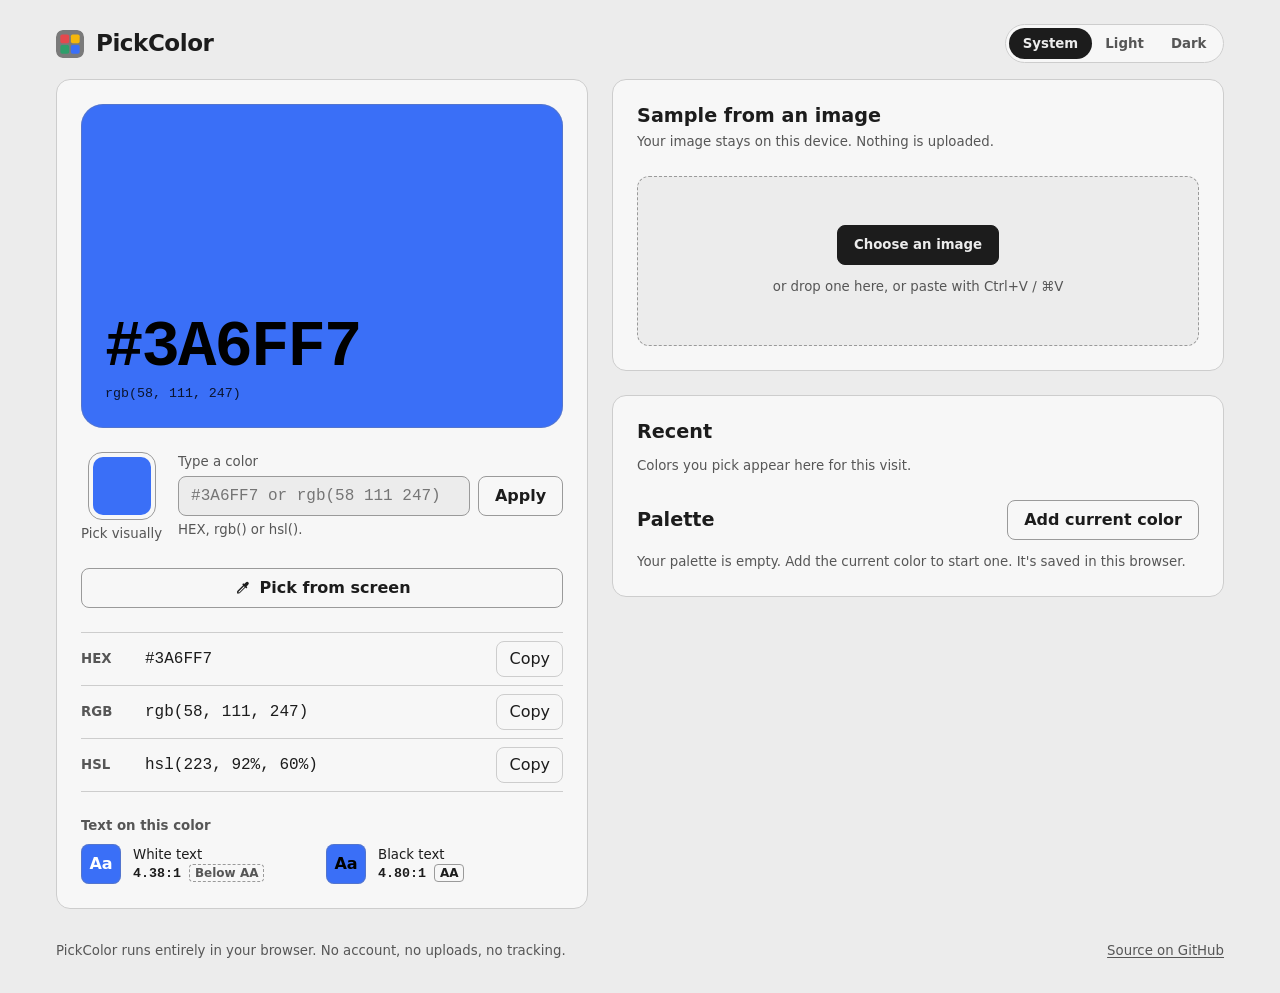
==== index.html @ 56db64e6 "feat: improve PickColor color picker" ====
<!doctype html>
<html lang="en">
  <head>
    <meta charset="utf-8" />
    <meta name="viewport" content="width=device-width, initial-scale=1" />
    <meta name="color-scheme" content="light dark" />
    <meta
      name="description"
      content="PickColor is a free, private color picker that runs in your browser. Get HEX, RGB and HSL values, sample colors from your own images and build a palette."
    />
    <title>PickColor — color picker in your browser</title>
    <link rel="icon" href="./assets/icons/favicon.svg" type="image/svg+xml" />
    <script src="./js/theme-init.js"></script>
    <link rel="stylesheet" href="./css/styles.css" />
    <link rel="stylesheet" href="./css/responsive.css" />
    <!-- Plain deferred scripts (not modules), so the page also works when opened
         straight from disk. Order matters: app.js runs last. -->
    <script defer src="./js/color-utils.js"></script>
    <script defer src="./js/clipboard.js"></script>
    <script defer src="./js/eyedropper.js"></script>
    <script defer src="./js/image-picker.js"></script>
    <script defer src="./js/palette.js"></script>
    <script defer src="./js/theme.js"></script>
    <script defer src="./js/app.js"></script>
  </head>
  <body>
    <a class="skip-link" href="#main">Skip to the color workspace</a>

    <header class="masthead">
      <div class="brand">
        <img src="./assets/icons/favicon.svg" alt="" width="28" height="28" />
        <h1>PickColor</h1>
      </div>

      <form class="theme-switch" id="theme-form" aria-label="Theme">
        <fieldset>
          <legend class="visually-hidden">Theme</legend>
          <label><input type="radio" name="theme" value="system" checked /><span>System</span></label>
          <label><input type="radio" name="theme" value="light" /><span>Light</span></label>
          <label><input type="radio" name="theme" value="dark" /><span>Dark</span></label>
        </fieldset>
      </form>
    </header>

    <main id="main" class="workspace" tabindex="-1">
      <!-- Selected color: the focal point -->
      <section class="panel panel--color" aria-labelledby="color-heading">
        <h2 id="color-heading" class="visually-hidden">Selected color</h2>

        <div class="swatch" id="swatch" role="img" aria-label="Selected color">
          <span class="swatch__hex" id="swatch-hex">#3A6FF7</span>
          <span class="swatch__sub" id="swatch-sub">rgb(58, 111, 247)</span>
        </div>

        <div class="choose">
          <label class="color-well" for="color-input">
            <input type="color" id="color-input" value="#3a6ff7" />
            <span>Pick visually</span>
          </label>

          <form class="color-entry" id="color-entry" novalidate>
            <label for="color-text">Type a color</label>
            <div class="color-entry__row">
              <input
                type="text"
                id="color-text"
                inputmode="text"
                autocomplete="off"
                autocapitalize="off"
                spellcheck="false"
                placeholder="#3A6FF7 or rgb(58 111 247)"
                aria-describedby="color-text-hint color-text-error"
              />
              <button type="submit" class="button">Apply</button>
            </div>
            <p class="hint" id="color-text-hint">HEX, rgb() or hsl().</p>
            <p class="field-error" id="color-text-error" hidden></p>
          </form>
        </div>

        <div class="eyedropper" id="eyedropper">
          <button type="button" class="button button--wide" id="eyedropper-button" hidden>
            <svg aria-hidden="true" viewBox="0 0 24 24" width="18" height="18"><path d="M19.4 4.6a2.6 2.6 0 0 0-3.7 0l-2.2 2.2-1.1-1.1-1.4 1.4 1.1 1.1-7.4 7.4a2 2 0 0 0-.6 1.4v2.4h2.4a2 2 0 0 0 1.4-.6l7.4-7.4 1.1 1.1 1.4-1.4-1.1-1.1 2.2-2.2a2.6 2.6 0 0 0 0-3.7ZM7 18H6v-1l7.3-7.3 1 1L7 18Z" fill="currentColor"/></svg>
            Pick from screen
          </button>
          <p class="hint" id="eyedropper-note" hidden>
            Picking from anywhere on your screen needs a browser with the EyeDropper feature, such as Chrome or Edge on a computer. Sample from an image instead, or pick visually.
          </p>
        </div>

        <dl class="values" aria-label="Color values">
          <div class="values__row">
            <dt>HEX</dt>
            <dd><output id="value-hex">#3A6FF7</output></dd>
            <dd><button type="button" class="button button--quiet" data-copy="hex" aria-label="Copy HEX value">Copy</button></dd>
          </div>
          <div class="values__row">
            <dt>RGB</dt>
            <dd><output id="value-rgb">rgb(58, 111, 247)</output></dd>
            <dd><button type="button" class="button button--quiet" data-copy="rgb" aria-label="Copy RGB value">Copy</button></dd>
          </div>
          <div class="values__row">
            <dt>HSL</dt>
            <dd><output id="value-hsl">hsl(223, 92%, 60%)</output></dd>
            <dd><button type="button" class="button button--quiet" data-copy="hsl" aria-label="Copy HSL value">Copy</button></dd>
          </div>
        </dl>

        <div class="contrast" aria-labelledby="contrast-heading">
          <h3 id="contrast-heading">Text on this color</h3>
          <ul class="contrast__list">
            <li class="contrast__item" id="contrast-white">
              <span class="contrast__sample" aria-hidden="true">Aa</span>
              <span class="contrast__text"><span>White text</span><span><strong class="contrast__ratio">–</strong> <span class="contrast__rating"></span></span></span>
            </li>
            <li class="contrast__item" id="contrast-black">
              <span class="contrast__sample" aria-hidden="true">Aa</span>
              <span class="contrast__text"><span>Black text</span><span><strong class="contrast__ratio">–</strong> <span class="contrast__rating"></span></span></span>
            </li>
          </ul>
        </div>
      </section>

      <!-- Image sampling -->
      <section class="panel panel--sampler" aria-labelledby="sampler-heading">
        <div class="panel__head">
          <h2 id="sampler-heading">Sample from an image</h2>
          <p class="hint">Your image stays on this device. Nothing is uploaded.</p>
        </div>

        <div class="dropzone" id="dropzone">
          <div class="dropzone__empty" id="dropzone-empty">
            <input type="file" id="file-input" accept="image/*" class="visually-hidden" />
            <label for="file-input" class="button button--primary">Choose an image</label>
            <p>or drop one here, or paste with Ctrl+V / ⌘V</p>
          </div>

          <div class="stage" id="stage" hidden>
            <canvas
              id="sample-canvas"
              class="stage__canvas"
              tabindex="0"
              aria-label="Image to sample. Click or tap a point to pick its color."
              aria-describedby="sampler-help"
            ></canvas>
            <div class="reticle" id="reticle" hidden></div>
          </div>
        </div>

        <div class="sampler-bar" id="sampler-bar" hidden>
          <canvas class="loupe" id="loupe" width="120" height="120" aria-hidden="true"></canvas>
          <div class="sampler-bar__info">
            <p class="readout" id="hover-readout" aria-live="off">Point at the image to preview a color.</p>
            <p class="hint" id="sampler-help">Click or tap to pick. With the image selected, use the arrow keys to move (hold Shift for 10 pixels) and press Enter to pick.</p>
          </div>
          <div class="sampler-bar__actions">
            <label for="file-input" class="button button--quiet">Change image</label>
            <button type="button" class="button button--quiet" id="clear-image">Remove image</button>
          </div>
        </div>
      </section>

      <!-- Recent colors and palette -->
      <section class="panel panel--palette" aria-labelledby="palette-heading">
        <div class="recent">
          <h2 id="recent-heading">Recent</h2>
          <ul class="chips" id="recent-list" aria-labelledby="recent-heading"></ul>
          <p class="empty" id="recent-empty">Colors you pick appear here for this visit.</p>
        </div>

        <div class="palette">
          <div class="palette__head">
            <h2 id="palette-heading">Palette</h2>
            <button type="button" class="button" id="palette-add">Add current color</button>
          </div>
          <ol class="palette__list" id="palette-list" aria-labelledby="palette-heading"></ol>
          <p class="empty" id="palette-empty">Your palette is empty. Add the current color to start one. It's saved in this browser.</p>

          <div class="palette__export" id="palette-export" hidden>
            <button type="button" class="button button--quiet" id="export-css-copy">Copy as CSS variables</button>
            <button type="button" class="button button--quiet" id="export-css-download">Download CSS</button>
            <button type="button" class="button button--quiet" id="export-json-download">Download JSON</button>
            <button type="button" class="button button--quiet button--danger" id="palette-clear">Clear palette</button>
          </div>
        </div>
      </section>
    </main>

    <footer class="footer">
      <p>PickColor runs entirely in your browser. No account, no uploads, no tracking.</p>
      <p><a href="https://github.com/AnimeshHembram/PickColor">Source on GitHub</a></p>
    </footer>

    <div class="toast" id="status" role="status" aria-live="polite" aria-atomic="true"></div>

    <noscript>
      <p class="noscript">PickColor needs JavaScript to work. Turn it on in your browser settings and reload the page.</p>
    </noscript>
  </body>
</html>
---- css/styles.css ----
/*
 * PickColor base styles.
 *
 * Design rule: the interface is strictly neutral grey (zero chroma), like a
 * photographer's grey card, so the only color on screen is the one you picked
 * and nothing around it skews how you see it. The selected color swatch is
 * the one bold element; everything else stays quiet.
 *
 * Themes: light tokens by default, dark tokens when the system prefers dark
 * (unless the user chose light), or when the user chose dark.
 */

:root {
  color-scheme: light;

  --bg: #ececec;
  --surface: #f7f7f7;
  --surface-2: #e1e1e1;
  --ink: #1c1c1c;
  --muted: #565656;
  --line: #cdcdcd;
  --line-strong: #9a9a9a;
  --danger: #a3261b;
  --focus-inner: #ffffff;
  --focus-outer: #1c1c1c;

  --font-ui: system-ui, -apple-system, "Segoe UI", Roboto, "Helvetica Neue", Arial, sans-serif;
  --font-value: ui-monospace, "Cascadia Mono", "SF Mono", Menlo, Consolas, "Liberation Mono", monospace;

  /* Type scale (1.2 minor third) */
  --step--1: 0.833rem;
  --step-0: 1rem;
  --step-1: 1.2rem;
  --step-2: 1.44rem;
  --step-hex: clamp(2.25rem, 5vw + 1rem, 4rem);

  --space-1: 0.25rem;
  --space-2: 0.5rem;
  --space-3: 0.75rem;
  --space-4: 1rem;
  --space-5: 1.5rem;
  --space-6: 2rem;
  --space-7: 3rem;

  --radius-swatch: 22px;
  --radius-control: 8px;
  --radius-chip: 6px;

  --speed: 140ms;
}

@media (prefers-color-scheme: dark) {
  :root:not([data-theme="light"]) {
    color-scheme: dark;
    --bg: #262626;
    --surface: #2f2f2f;
    --surface-2: #3b3b3b;
    --ink: #eeeeee;
    --muted: #ababab;
    --line: #474747;
    --line-strong: #7a7a7a;
    --danger: #ff9b8f;
    --focus-inner: #262626;
    --focus-outer: #eeeeee;
  }
}

:root[data-theme="dark"] {
  color-scheme: dark;
  --bg: #262626;
  --surface: #2f2f2f;
  --surface-2: #3b3b3b;
  --ink: #eeeeee;
  --muted: #ababab;
  --line: #474747;
  --line-strong: #7a7a7a;
  --danger: #ff9b8f;
  --focus-inner: #262626;
  --focus-outer: #eeeeee;
}

/* ---------- Base ---------- */

*,
*::before,
*::after {
  box-sizing: border-box;
}

html {
  -webkit-text-size-adjust: 100%;
}

body {
  margin: 0;
  min-height: 100vh;
  background: var(--bg);
  color: var(--ink);
  font-family: var(--font-ui);
  font-size: var(--step-0);
  line-height: 1.5;
}

h1,
h2,
h3,
p {
  margin: 0;
}

h2 {
  font-size: var(--step-1);
  font-weight: 650;
  line-height: 1.25;
}

h3 {
  font-size: var(--step-0);
  font-weight: 600;
}

a {
  color: inherit;
  text-underline-offset: 0.18em;
}

button,
input {
  font: inherit;
  color: inherit;
}

[hidden] {
  display: none !important;
}

:focus-visible {
  outline: 2px solid var(--focus-outer);
  outline-offset: 2px;
  box-shadow: 0 0 0 2px var(--focus-inner);
}

.visually-hidden {
  position: absolute !important;
  width: 1px;
  height: 1px;
  margin: -1px;
  padding: 0;
  overflow: hidden;
  clip: rect(0 0 0 0);
  white-space: nowrap;
  border: 0;
}

.skip-link {
  position: absolute;
  left: var(--space-4);
  top: -3rem;
  z-index: 10;
  padding: var(--space-2) var(--space-4);
  background: var(--ink);
  color: var(--bg);
  border-radius: var(--radius-control);
}

.skip-link:focus {
  top: var(--space-4);
}

.hint {
  color: var(--muted);
  font-size: var(--step--1);
  max-width: 60ch;
}

.empty {
  color: var(--muted);
  font-size: var(--step--1);
}

/* ---------- Buttons ---------- */

.button {
  display: inline-flex;
  align-items: center;
  justify-content: center;
  gap: var(--space-2);
  min-height: 2.5rem;
  padding: 0 var(--space-4);
  border: 1px solid var(--line-strong);
  border-radius: var(--radius-control);
  background: var(--surface);
  color: var(--ink);
  font-weight: 550;
  line-height: 1;
  cursor: pointer;
  white-space: nowrap;
  transition: background-color var(--speed), border-color var(--speed);
}

.button:hover {
  background: var(--surface-2);
}

.button:active {
  transform: translateY(1px);
}

.button--primary {
  background: var(--ink);
  border-color: var(--ink);
  color: var(--bg);
}

.button--primary:hover {
  background: var(--ink);
  opacity: 0.88;
}

.button--quiet {
  border-color: var(--line);
  background: transparent;
  min-height: 2.25rem;
  padding: 0 var(--space-3);
  font-weight: 500;
}

.button--danger {
  color: var(--danger);
}

.button--wide {
  width: 100%;
}

.button.is-done {
  border-color: var(--ink);
}

/* ---------- Masthead ---------- */

.masthead {
  display: flex;
  align-items: center;
  justify-content: space-between;
  gap: var(--space-4);
  max-width: 76rem;
  margin: 0 auto;
  padding: var(--space-5) var(--space-5) var(--space-4);
}

.brand {
  display: flex;
  align-items: center;
  gap: var(--space-3);
}

.brand img {
  border-radius: 7px;
}

.brand h1 {
  font-size: var(--step-2);
  font-weight: 700;
  letter-spacing: -0.02em;
}

.theme-switch fieldset {
  display: flex;
  margin: 0;
  padding: 3px;
  border: 1px solid var(--line);
  border-radius: 999px;
  background: var(--surface);
}

.theme-switch label {
  position: relative;
}

.theme-switch input {
  position: absolute;
  inset: 0;
  opacity: 0;
  margin: 0;
  cursor: pointer;
}

.theme-switch span {
  display: block;
  padding: 0.35rem 0.85rem;
  border-radius: 999px;
  font-size: var(--step--1);
  font-weight: 550;
  color: var(--muted);
}

.theme-switch input:checked + span {
  background: var(--ink);
  color: var(--bg);
}

.theme-switch input:focus-visible + span {
  outline: 2px solid var(--focus-outer);
  outline-offset: 2px;
}

/* ---------- Workspace layout ---------- */

.workspace {
  display: grid;
  grid-template-columns: minmax(0, 1fr) minmax(0, 1.15fr);
  grid-template-areas:
    "color sampler"
    "color palette";
  /* The second row absorbs extra height so the right column stays packed at the top */
  grid-template-rows: auto 1fr;
  align-items: start;
  gap: var(--space-5);
  max-width: 76rem;
  margin: 0 auto;
  padding: 0 var(--space-5) var(--space-6);
}

.workspace:focus {
  outline: none;
}

.panel {
  display: grid;
  gap: var(--space-5);
  padding: var(--space-5);
  background: var(--surface);
  border: 1px solid var(--line);
  border-radius: 14px;
  min-width: 0;
}

.panel--color {
  grid-area: color;
  /* Set from JavaScript; shared by the swatch and the contrast samples */
  --swatch-color: #3a6ff7;
  --swatch-ink: #ffffff;
}

.panel--sampler {
  grid-area: sampler;
}

.panel--palette {
  grid-area: palette;
}

.panel__head {
  display: grid;
  gap: var(--space-1);
}

/* ---------- Swatch (the focal point) ---------- */

.swatch {
  position: relative;
  display: flex;
  flex-direction: column;
  justify-content: flex-end;
  gap: var(--space-1);
  min-height: clamp(13rem, 36vh, 22rem);
  padding: var(--space-5);
  border-radius: var(--radius-swatch);
  background: var(--swatch-color);
  color: var(--swatch-ink);
  /* Thin neutral edge keeps very light or very dark picks visible against the page */
  box-shadow: inset 0 0 0 1px rgb(128 128 128 / 0.35);
  transition: background-color var(--speed) ease-out, color var(--speed) ease-out;
}

.swatch__hex {
  font-family: var(--font-value);
  font-size: var(--step-hex);
  font-weight: 600;
  letter-spacing: -0.03em;
  line-height: 1;
  font-variant-numeric: tabular-nums;
}

.swatch__sub {
  font-family: var(--font-value);
  font-size: var(--step--1);
  opacity: 0.82;
}

/* ---------- Choosing a color ---------- */

.choose {
  display: grid;
  grid-template-columns: auto minmax(0, 1fr);
  gap: var(--space-4);
  align-items: start;
}

.color-well {
  display: grid;
  justify-items: center;
  gap: var(--space-1);
  font-size: var(--step--1);
  color: var(--muted);
  cursor: pointer;
}

.color-well input {
  width: 4.25rem;
  height: 4.25rem;
  padding: 0;
  border: 1px solid var(--line-strong);
  border-radius: 14px;
  background: none;
  cursor: pointer;
}

.color-well input::-webkit-color-swatch-wrapper {
  padding: 4px;
}

.color-well input::-webkit-color-swatch {
  border: none;
  border-radius: 10px;
}

.color-well input::-moz-color-swatch {
  border: none;
  border-radius: 10px;
}

.color-entry {
  display: grid;
  grid-template-columns: minmax(0, 1fr);
  gap: var(--space-1);
}

.color-entry > label {
  font-size: var(--step--1);
  color: var(--muted);
}

.color-entry__row {
  display: flex;
  gap: var(--space-2);
}

.color-entry input {
  flex: 1 1 auto;
  width: 0; /* let flex decide; the input's built-in width would overflow narrow screens */
  min-width: 0;
  min-height: 2.5rem;
  padding: 0 var(--space-3);
  border: 1px solid var(--line-strong);
  border-radius: var(--radius-control);
  background: var(--bg);
  font-family: var(--font-value);
  font-size: var(--step-0);
}

.color-entry input[aria-invalid="true"] {
  border-color: var(--danger);
  box-shadow: inset 0 0 0 1px var(--danger);
}

.field-error {
  color: var(--danger);
  font-size: var(--step--1);
  font-weight: 550;
}

.eyedropper {
  display: grid;
  gap: var(--space-2);
}

/* ---------- Values ---------- */

.values {
  margin: 0;
  display: grid;
  border-top: 1px solid var(--line);
}

.values__row {
  display: grid;
  grid-template-columns: 3.25rem minmax(0, 1fr) auto;
  align-items: center;
  gap: var(--space-3);
  padding: var(--space-2) 0;
  border-bottom: 1px solid var(--line);
}

.values dt {
  font-size: var(--step--1);
  font-weight: 650;
  color: var(--muted);
}

.values dd {
  margin: 0;
  min-width: 0;
}

.values output {
  display: block;
  overflow-wrap: anywhere;
  font-family: var(--font-value);
  font-size: var(--step-0);
  user-select: all;
}

/* ---------- Contrast ---------- */

.contrast {
  display: grid;
  gap: var(--space-2);
}

.contrast h3 {
  font-size: var(--step--1);
  color: var(--muted);
}

.contrast__list {
  display: grid;
  grid-template-columns: 1fr 1fr;
  gap: var(--space-2);
  margin: 0;
  padding: 0;
  list-style: none;
}

.contrast__item {
  display: flex;
  align-items: center;
  gap: var(--space-3);
  font-size: var(--step--1);
}

.contrast__sample {
  display: grid;
  place-items: center;
  flex: none;
  width: 2.5rem;
  height: 2.5rem;
  border-radius: var(--radius-control);
  background: var(--swatch-color, #3a6ff7);
  box-shadow: inset 0 0 0 1px rgb(128 128 128 / 0.35);
  font-weight: 700;
  font-size: 1rem;
}

#contrast-white .contrast__sample {
  color: #ffffff;
}

#contrast-black .contrast__sample {
  color: #000000;
}

.contrast__text {
  display: grid;
  line-height: 1.35;
}

.contrast__ratio {
  font-family: var(--font-value);
  font-weight: 600;
}

.contrast__rating {
  display: inline-block;
  margin-left: var(--space-1);
  padding: 0 0.4em;
  border: 1px solid var(--line-strong);
  border-radius: 4px;
  font-size: 0.75rem;
  font-weight: 650;
}

.contrast__rating[data-rating="Fail"] {
  border-style: dashed;
  color: var(--muted);
}

/* ---------- Image sampler ---------- */

.dropzone {
  position: relative;
  border: 1.5px dashed var(--line-strong);
  border-radius: 12px;
  background: var(--bg);
  transition: border-color var(--speed), background-color var(--speed);
}

.dropzone.is-dragging {
  border-style: solid;
  border-color: var(--ink);
  background: var(--surface-2);
}

.dropzone.has-image {
  border-style: solid;
  border-color: var(--line);
}

.dropzone__empty {
  display: grid;
  justify-items: center;
  gap: var(--space-3);
  padding: var(--space-7) var(--space-4);
  text-align: center;
  color: var(--muted);
  font-size: var(--step--1);
}

/* The file input is visually hidden; show focus on the label that opens it */
.dropzone__empty input:focus-visible + label {
  outline: 2px solid var(--focus-outer);
  outline-offset: 2px;
  box-shadow: 0 0 0 2px var(--focus-inner);
}

.stage {
  position: relative;
  padding: var(--space-2);
  /* Neutral checkerboard shows through transparent pixels */
  background-color: var(--surface-2);
  background-image:
    linear-gradient(45deg, var(--line) 25%, transparent 25%),
    linear-gradient(-45deg, var(--line) 25%, transparent 25%),
    linear-gradient(45deg, transparent 75%, var(--line) 75%),
    linear-gradient(-45deg, transparent 75%, var(--line) 75%);
  background-size: 16px 16px;
  background-position: 0 0, 0 8px, 8px -8px, -8px 0;
  border-radius: 11px;
}

.stage__canvas {
  display: block;
  width: 100%;
  height: auto;
  max-height: 62vh;
  object-fit: contain;
  cursor: crosshair;
  touch-action: manipulation;
  /* No border or padding here: pixel mapping reads this element's box */
  border: 0;
  padding: 0;
}

.stage__canvas.is-pixelated {
  image-rendering: pixelated;
}

.stage__canvas:focus-visible {
  outline-offset: 4px;
}

.reticle {
  position: absolute;
  pointer-events: none;
  border: 2px solid #ffffff;
  border-radius: 2px;
  box-shadow: 0 0 0 1px #000000, inset 0 0 0 1px #000000;
}

.sampler-bar {
  display: grid;
  grid-template-columns: auto minmax(0, 1fr);
  gap: var(--space-3) var(--space-4);
  align-items: center;
}

.loupe {
  width: 96px;
  height: 96px;
  border-radius: 10px;
  border: 1px solid var(--line-strong);
  background: var(--surface-2);
  image-rendering: pixelated;
}

.sampler-bar__info {
  display: grid;
  gap: var(--space-1);
}

.readout {
  display: flex;
  align-items: center;
  gap: var(--space-2);
  font-family: var(--font-value);
  font-size: var(--step--1);
  min-height: 1.5rem;
}

.readout__chip {
  flex: none;
  width: 1.25rem;
  height: 1.25rem;
  border-radius: 4px;
  box-shadow: inset 0 0 0 1px rgb(128 128 128 / 0.5);
}

.sampler-bar__actions {
  grid-column: 1 / -1;
  display: flex;
  flex-wrap: wrap;
  gap: var(--space-2);
}

/* ---------- Recent and palette ---------- */

.recent,
.palette {
  display: grid;
  gap: var(--space-3);
}

.chips {
  display: flex;
  flex-wrap: wrap;
  gap: var(--space-2);
  margin: 0;
  padding: 0;
  list-style: none;
}

.chip {
  width: 2.25rem;
  height: 2.25rem;
  padding: 0;
  border: 0;
  border-radius: var(--radius-chip);
  box-shadow: inset 0 0 0 1px rgb(128 128 128 / 0.4);
  cursor: pointer;
}

.chip:hover {
  transform: translateY(-1px);
}

.palette__head {
  display: flex;
  align-items: center;
  justify-content: space-between;
  gap: var(--space-3);
}

.palette__list {
  display: grid;
  gap: var(--space-2);
  margin: 0;
  padding: 0;
  list-style: none;
}

.palette-item {
  display: grid;
  grid-template-columns: 2.5rem minmax(0, 1fr) auto auto;
  align-items: center;
  gap: var(--space-3);
}

.palette-item .chip {
  width: 2.5rem;
  height: 2.5rem;
}

.palette-item__name {
  min-width: 0;
  min-height: 2.25rem;
  padding: 0 var(--space-2);
  border: 1px solid transparent;
  border-radius: var(--radius-control);
  background: transparent;
  font-weight: 550;
}

.palette-item__name:hover {
  border-color: var(--line);
}

.palette-item__name:focus {
  border-color: var(--line-strong);
  background: var(--bg);
}

.palette-item__hex {
  font-family: var(--font-value);
  font-size: var(--step--1);
  color: var(--muted);
}

.palette-item__remove {
  width: 2.25rem;
  padding: 0;
}

.palette__export {
  display: flex;
  flex-wrap: wrap;
  gap: var(--space-2);
  padding-top: var(--space-2);
  border-top: 1px solid var(--line);
}

/* ---------- Footer, status ---------- */

.footer {
  display: flex;
  flex-wrap: wrap;
  justify-content: space-between;
  gap: var(--space-2) var(--space-5);
  max-width: 76rem;
  margin: 0 auto;
  padding: 0 var(--space-5) var(--space-6);
  color: var(--muted);
  font-size: var(--step--1);
}

.toast {
  position: fixed;
  left: 50%;
  bottom: var(--space-5);
  z-index: 20;
  max-width: min(32rem, calc(100vw - 2rem));
  padding: var(--space-3) var(--space-4);
  border-radius: 10px;
  background: var(--ink);
  color: var(--bg);
  font-size: var(--step--1);
  font-weight: 550;
  box-shadow: 0 6px 24px rgb(0 0 0 / 0.22);
  transform: translate(-50%, 0);
  opacity: 1;
  transition: opacity 180ms, transform 180ms;
}

.toast:empty,
.toast.is-hidden {
  opacity: 0;
  transform: translate(-50%, 8px);
  pointer-events: none;
}

.toast.is-error {
  background: var(--danger);
  color: var(--surface);
}

.noscript {
  max-width: 40rem;
  margin: var(--space-5) auto;
  padding: var(--space-4);
  border: 1px solid var(--line-strong);
  border-radius: var(--radius-control);
}

/* ---------- Motion ---------- */

@media (prefers-reduced-motion: reduce) {
  *,
  *::before,
  *::after {
    transition-duration: 0.01ms !important;
    animation-duration: 0.01ms !important;
  }

  .button:active,
  .chip:hover {
    transform: none;
  }
}
---- css/responsive.css ----
/* Narrow-viewport adjustments. Base styles live in styles.css. */

/* Tablet and small laptop: stack into one column, swatch first */
@media (max-width: 860px) {
  .workspace {
    grid-template-columns: minmax(0, 1fr);
    grid-template-areas:
      "color"
      "sampler"
      "palette";
  }

  .swatch {
    min-height: clamp(11rem, 30vh, 16rem);
  }
}

/* Phones */
@media (max-width: 520px) {
  .masthead {
    padding: var(--space-4) var(--space-4) var(--space-3);
  }

  .brand h1 {
    font-size: var(--step-1);
  }

  .theme-switch span {
    padding: 0.3rem 0.6rem;
  }

  .workspace {
    gap: var(--space-4);
    padding: 0 var(--space-4) var(--space-5);
  }

  .panel {
    padding: var(--space-4);
    gap: var(--space-4);
  }

  .swatch {
    padding: var(--space-4);
  }

  .choose {
    grid-template-columns: minmax(0, 1fr);
  }

  .color-well {
    grid-template-columns: auto 1fr;
    justify-items: start;
    align-items: center;
    gap: var(--space-3);
  }

  .color-well input {
    width: 3rem;
    height: 3rem;
  }

  .contrast__list {
    grid-template-columns: minmax(0, 1fr);
  }

  .dropzone__empty {
    padding: var(--space-6) var(--space-4);
  }

  .loupe {
    width: 72px;
    height: 72px;
  }

  .palette-item {
    grid-template-columns: 2.5rem minmax(0, 1fr) auto;
  }

  .palette-item__hex {
    display: none;
  }

  .footer {
    padding: 0 var(--space-4) var(--space-5);
  }
}

/* Very narrow screens (320 px): let the theme switch wrap under the name */
@media (max-width: 360px) {
  .masthead {
    flex-wrap: wrap;
  }
}
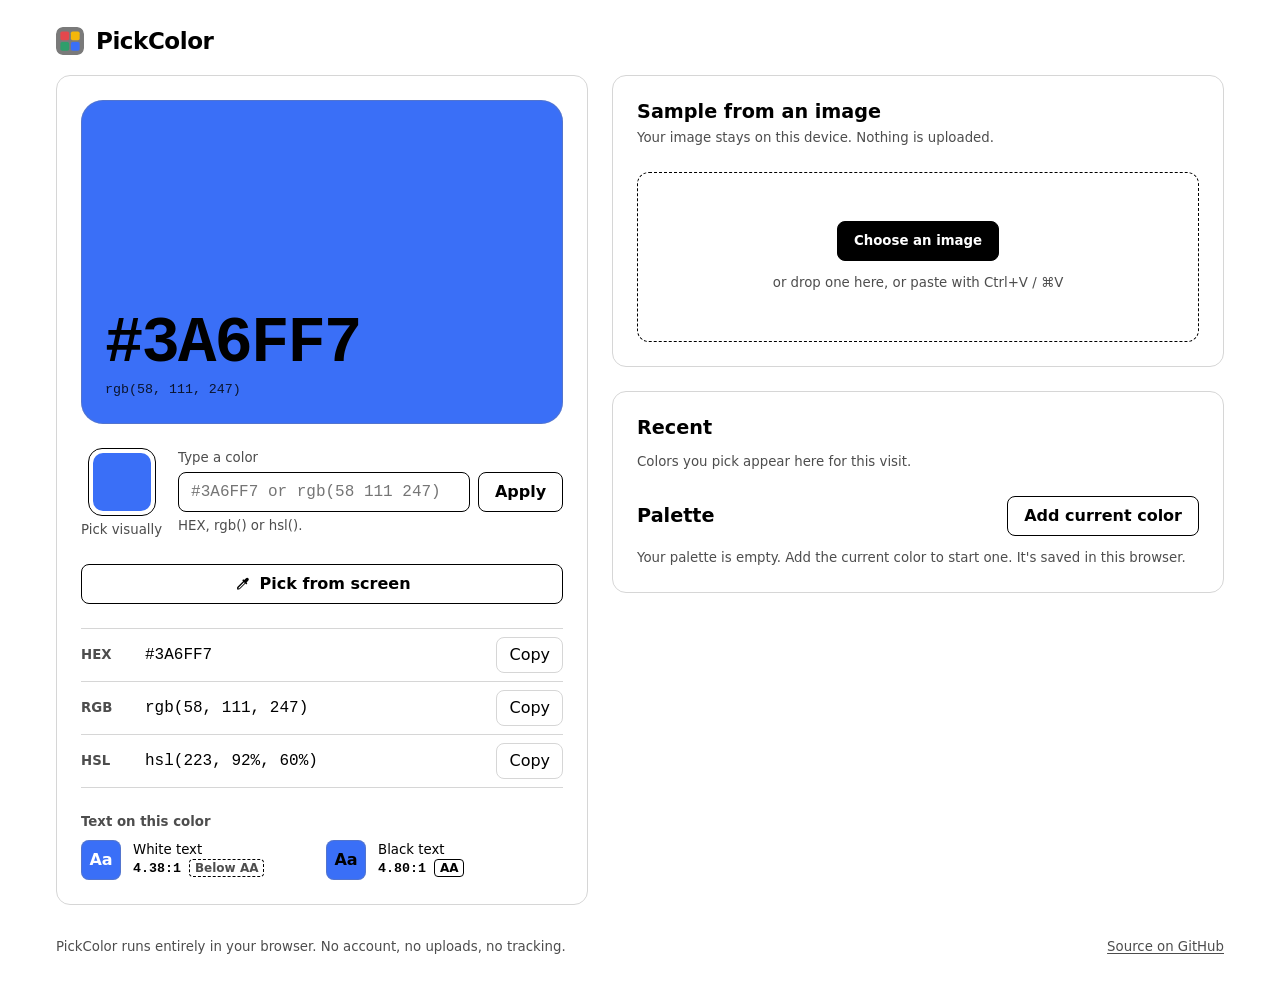
==== commit bfa1e378: "style: black-and-white theme that follows the system, remove theme switch" ====
--- a/index.html
+++ b/index.html
@@ -10,7 +10,6 @@
     />
     <title>PickColor — color picker in your browser</title>
     <link rel="icon" href="./assets/icons/favicon.svg" type="image/svg+xml" />
-    <script src="./js/theme-init.js"></script>
     <link rel="stylesheet" href="./css/styles.css" />
     <link rel="stylesheet" href="./css/responsive.css" />
     <!-- Plain deferred scripts (not modules), so the page also works when opened
@@ -20,7 +19,6 @@
     <script defer src="./js/eyedropper.js"></script>
     <script defer src="./js/image-picker.js"></script>
     <script defer src="./js/palette.js"></script>
-    <script defer src="./js/theme.js"></script>
     <script defer src="./js/app.js"></script>
   </head>
   <body>
@@ -32,14 +30,6 @@
         <h1>PickColor</h1>
       </div>
 
-      <form class="theme-switch" id="theme-form" aria-label="Theme">
-        <fieldset>
-          <legend class="visually-hidden">Theme</legend>
-          <label><input type="radio" name="theme" value="system" checked /><span>System</span></label>
-          <label><input type="radio" name="theme" value="light" /><span>Light</span></label>
-          <label><input type="radio" name="theme" value="dark" /><span>Dark</span></label>
-        </fieldset>
-      </form>
     </header>
 
     <main id="main" class="workspace" tabindex="-1">
--- a/css/styles.css
+++ b/css/styles.css
@@ -1,28 +1,26 @@
 /*
  * PickColor base styles.
  *
- * Design rule: the interface is strictly neutral grey (zero chroma), like a
- * photographer's grey card, so the only color on screen is the one you picked
- * and nothing around it skews how you see it. The selected color swatch is
- * the one bold element; everything else stays quiet.
- *
- * Themes: light tokens by default, dark tokens when the system prefers dark
- * (unless the user chose light), or when the user chose dark.
+ * Design rule: a strictly black-and-white interface. Pure white with black
+ * text, or pure black with white text when the system is in dark mode (there
+ * is no manual switch). Greys are used only for hairlines and secondary text,
+ * so the color you picked is the only color on screen. The selected color
+ * swatch is the one bold element; everything else stays quiet.
  */
 
 :root {
   color-scheme: light;
 
-  --bg: #ececec;
-  --surface: #f7f7f7;
-  --surface-2: #e1e1e1;
-  --ink: #1c1c1c;
-  --muted: #565656;
-  --line: #cdcdcd;
-  --line-strong: #9a9a9a;
-  --danger: #a3261b;
+  --bg: #ffffff;
+  --surface: #ffffff;
+  --surface-2: #f0f0f0;
+  --ink: #000000;
+  --muted: #4d4d4d;
+  --line: #d6d6d6;
+  --line-strong: #000000;
+  --danger: #000000;
   --focus-inner: #ffffff;
-  --focus-outer: #1c1c1c;
+  --focus-outer: #000000;
 
   --font-ui: system-ui, -apple-system, "Segoe UI", Roboto, "Helvetica Neue", Arial, sans-serif;
   --font-value: ui-monospace, "Cascadia Mono", "SF Mono", Menlo, Consolas, "Liberation Mono", monospace;
@@ -50,33 +48,19 @@
 }
 
 @media (prefers-color-scheme: dark) {
-  :root:not([data-theme="light"]) {
+  :root {
     color-scheme: dark;
-    --bg: #262626;
-    --surface: #2f2f2f;
-    --surface-2: #3b3b3b;
-    --ink: #eeeeee;
-    --muted: #ababab;
-    --line: #474747;
-    --line-strong: #7a7a7a;
-    --danger: #ff9b8f;
-    --focus-inner: #262626;
-    --focus-outer: #eeeeee;
+    --bg: #000000;
+    --surface: #000000;
+    --surface-2: #161616;
+    --ink: #ffffff;
+    --muted: #b3b3b3;
+    --line: #3a3a3a;
+    --line-strong: #ffffff;
+    --danger: #ffffff;
+    --focus-inner: #000000;
+    --focus-outer: #ffffff;
   }
-}
-
-:root[data-theme="dark"] {
-  color-scheme: dark;
-  --bg: #262626;
-  --surface: #2f2f2f;
-  --surface-2: #3b3b3b;
-  --ink: #eeeeee;
-  --muted: #ababab;
-  --line: #474747;
-  --line-strong: #7a7a7a;
-  --danger: #ff9b8f;
-  --focus-inner: #262626;
-  --focus-outer: #eeeeee;
 }
 
 /* ---------- Base ---------- */
@@ -226,7 +210,7 @@
 }
 
 .button--danger {
-  color: var(--danger);
+  border-style: dashed;
 }
 
 .button--wide {
@@ -263,46 +247,6 @@
   font-size: var(--step-2);
   font-weight: 700;
   letter-spacing: -0.02em;
-}
-
-.theme-switch fieldset {
-  display: flex;
-  margin: 0;
-  padding: 3px;
-  border: 1px solid var(--line);
-  border-radius: 999px;
-  background: var(--surface);
-}
-
-.theme-switch label {
-  position: relative;
-}
-
-.theme-switch input {
-  position: absolute;
-  inset: 0;
-  opacity: 0;
-  margin: 0;
-  cursor: pointer;
-}
-
-.theme-switch span {
-  display: block;
-  padding: 0.35rem 0.85rem;
-  border-radius: 999px;
-  font-size: var(--step--1);
-  font-weight: 550;
-  color: var(--muted);
-}
-
-.theme-switch input:checked + span {
-  background: var(--ink);
-  color: var(--bg);
-}
-
-.theme-switch input:focus-visible + span {
-  outline: 2px solid var(--focus-outer);
-  outline-offset: 2px;
 }
 
 /* ---------- Workspace layout ---------- */
@@ -461,14 +405,19 @@
 }
 
 .color-entry input[aria-invalid="true"] {
-  border-color: var(--danger);
-  box-shadow: inset 0 0 0 1px var(--danger);
+  border-color: var(--ink);
+  border-style: dashed;
+  box-shadow: inset 0 0 0 1px var(--ink);
 }
 
 .field-error {
-  color: var(--danger);
-  font-size: var(--step--1);
-  font-weight: 550;
+  color: var(--ink);
+  font-size: var(--step--1);
+  font-weight: 650;
+}
+
+.field-error::before {
+  content: "⚠ ";
 }
 
 .eyedropper {
@@ -849,8 +798,8 @@
 }
 
 .toast.is-error {
-  background: var(--danger);
-  color: var(--surface);
+  outline: 2px solid var(--bg);
+  outline-offset: -5px;
 }
 
 .noscript {
--- a/css/responsive.css
+++ b/css/responsive.css
@@ -23,10 +23,6 @@
 
   .brand h1 {
     font-size: var(--step-1);
-  }
-
-  .theme-switch span {
-    padding: 0.3rem 0.6rem;
   }
 
   .workspace {
@@ -84,10 +80,3 @@
     padding: 0 var(--space-4) var(--space-5);
   }
 }
-
-/* Very narrow screens (320 px): let the theme switch wrap under the name */
-@media (max-width: 360px) {
-  .masthead {
-    flex-wrap: wrap;
-  }
-}
